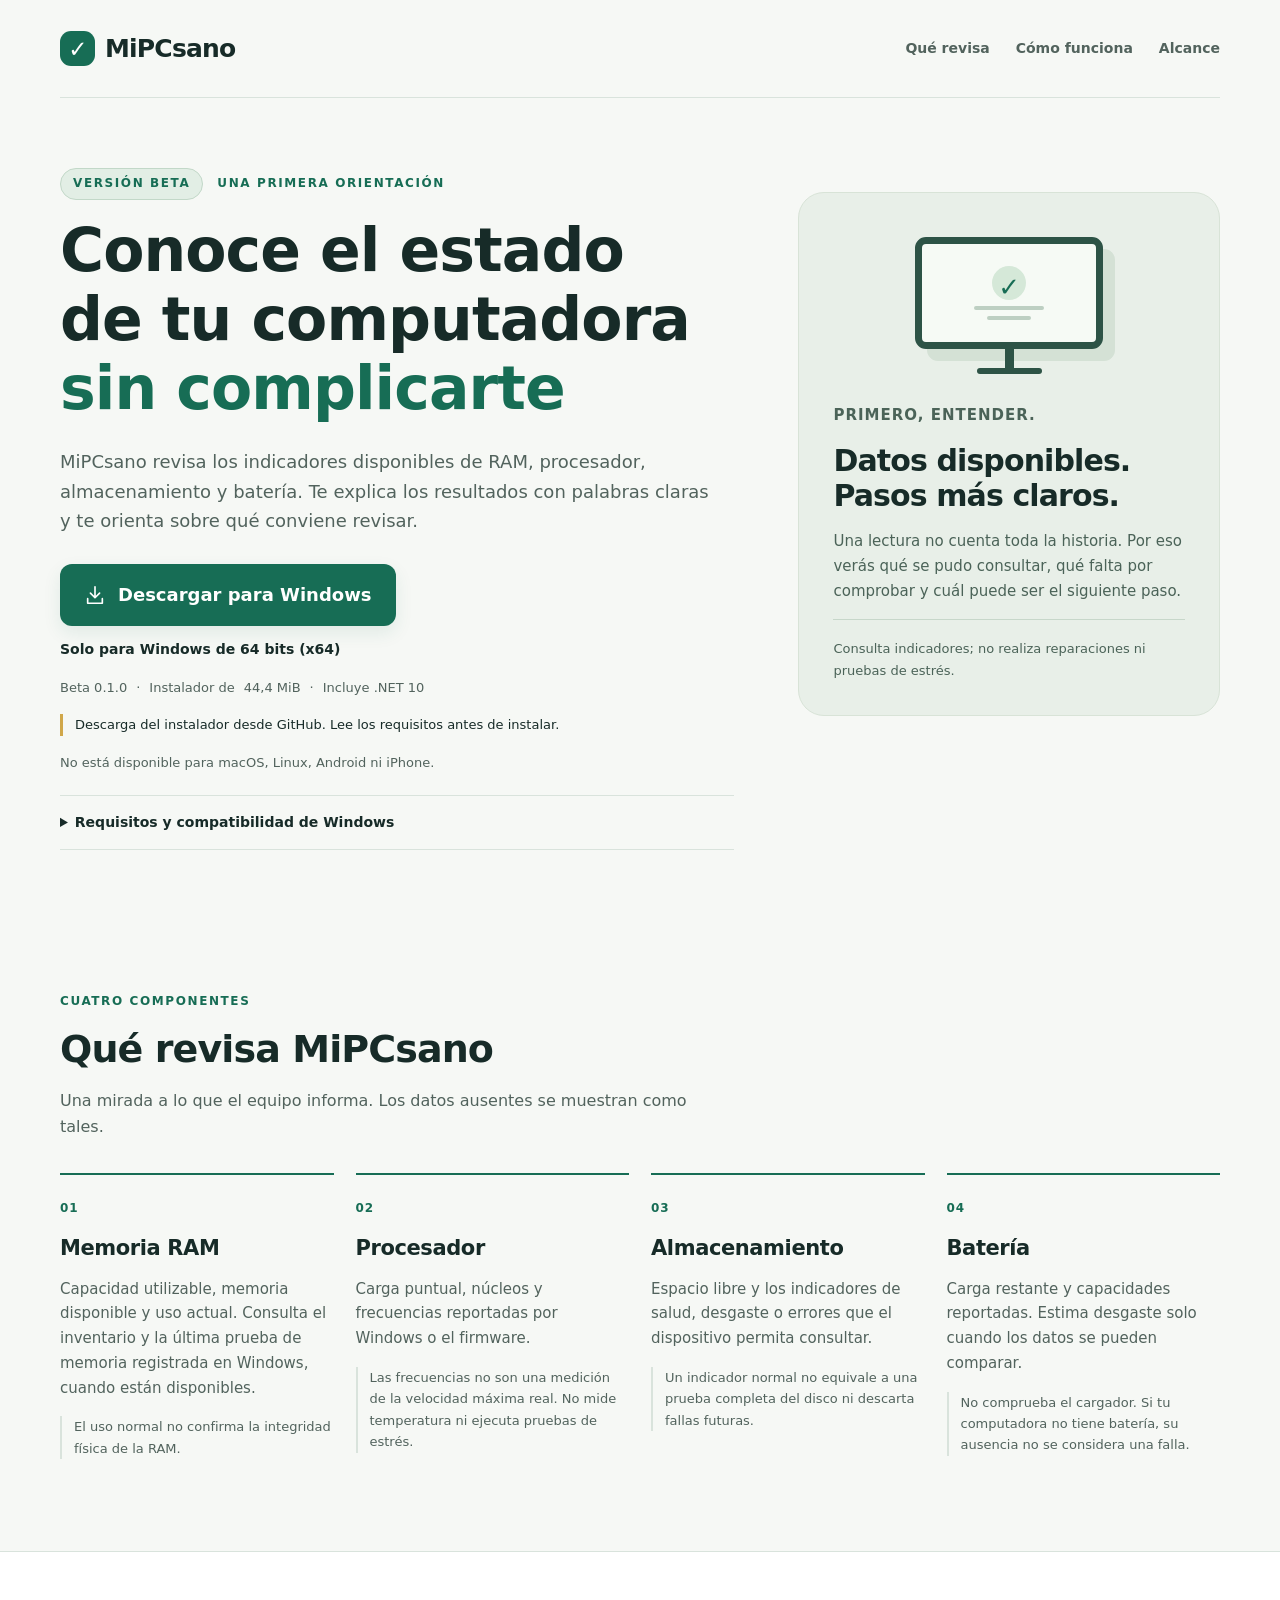
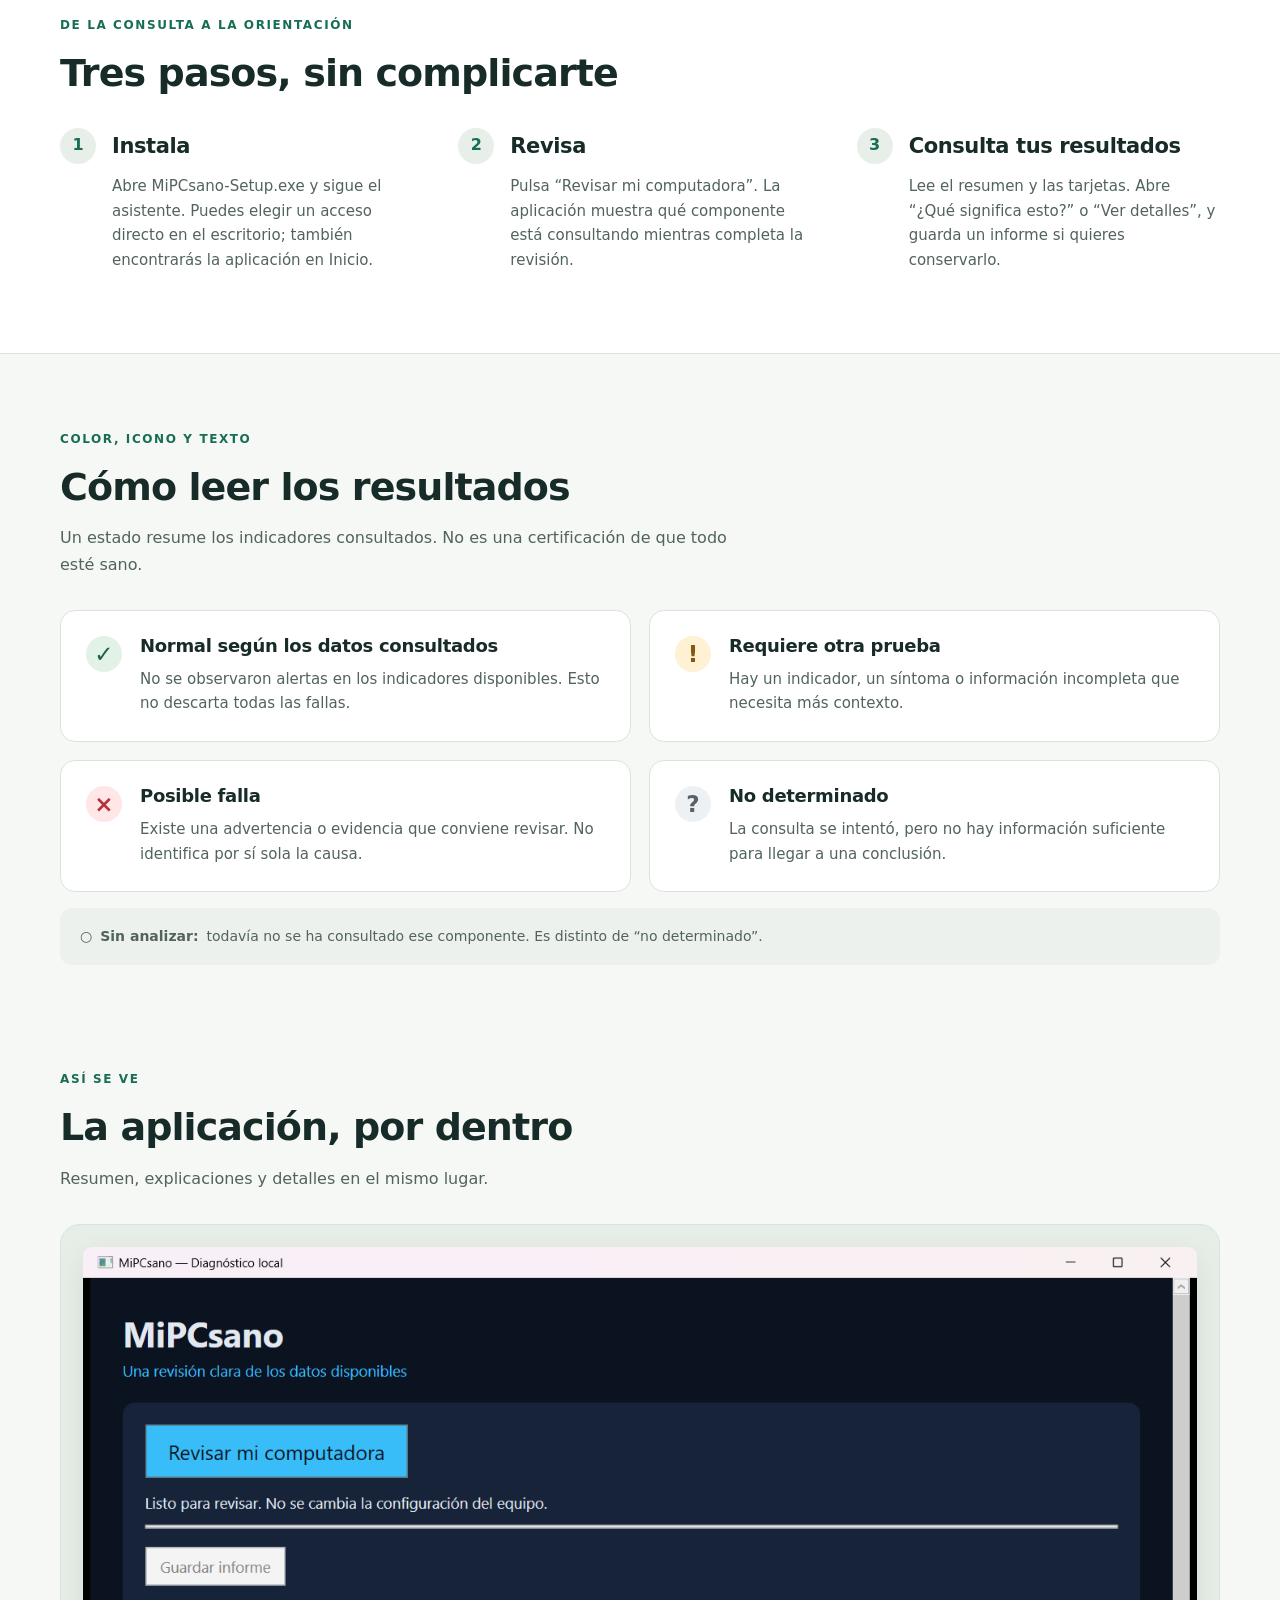
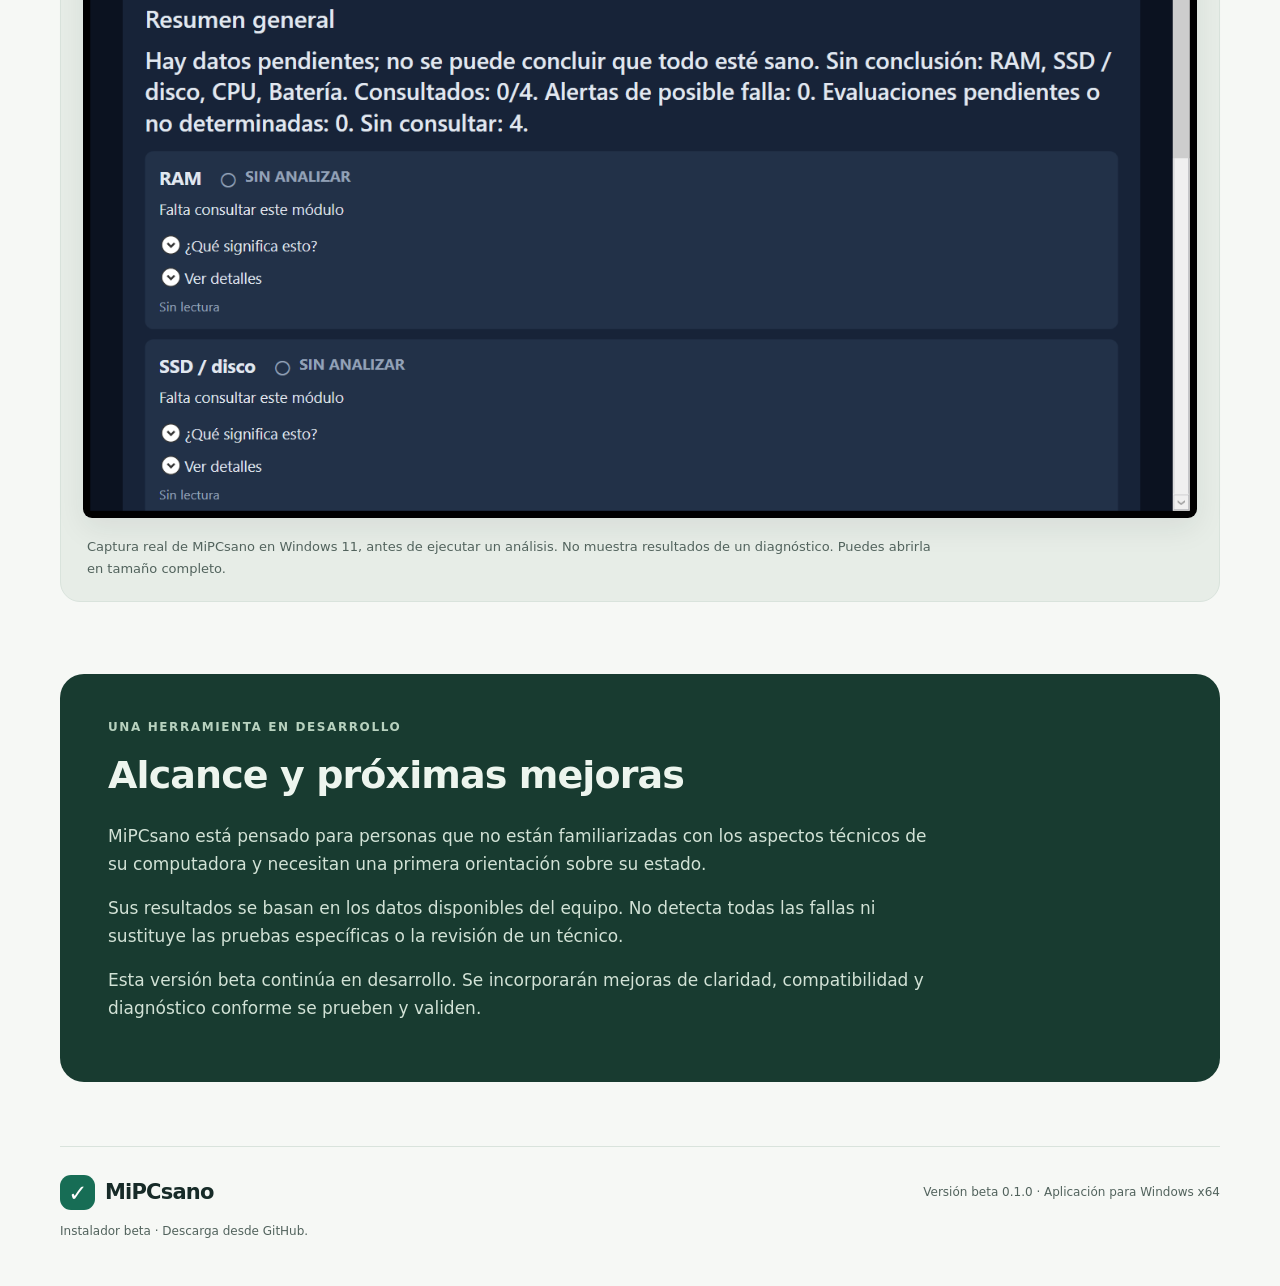
==== index.html @ 2fa2005d "Agregar página de MiPCsano." ====
﻿<!doctype html>
<html lang="es">
<head>
<meta charset="utf-8">
<meta name="viewport" content="width=device-width, initial-scale=1">
<meta name="description" content="MiPCsano: una primera orientación sobre los indicadores de RAM, procesador, almacenamiento y batería de tu computadora Windows x64. Versión beta.">
<meta name="theme-color" content="#f6f8f5">
<title>MiPCsano · Conoce el estado de tu computadora</title>
<link rel="stylesheet" href="assets/styles.css">
<script src="assets/download-config.js" defer></script>
<script src="assets/page.js" defer></script>
</head>
<body>
<a class="skip-link" href="#contenido">Saltar al contenido</a>
<header class="header shell">
<a class="brand" href="#inicio" aria-label="MiPCsano, inicio"><span class="brand-mark" aria-hidden="true">✓</span>MiPCsano</a>
<nav aria-label="Navegación principal"><a href="#que-revisa">Qué revisa</a><a href="#como-funciona">Cómo funciona</a><a href="#alcance">Alcance</a></nav>
</header>
<main id="contenido">
<section class="hero shell" id="inicio">
<div class="hero-content">
<p class="eyebrow"><span class="beta">Versión beta</span><span>Una primera orientación</span></p>
<h1>Conoce el estado de tu computadora <span>sin complicarte</span></h1>
<p class="intro">MiPCsano revisa los indicadores disponibles de RAM, procesador, almacenamiento y batería. Te explica los resultados con palabras claras y te orienta sobre qué conviene revisar.</p>
<div class="download-area">
<a class="download-button" id="download-button" href="https://github.com/etrinidaddd/mipcsano/releases/download/v0.1.0-beta/MiPCsano-Setup.exe" download="MiPCsano-Setup.exe"><svg viewBox="0 0 24 24" width="22" height="22" aria-hidden="true"><path d="M12 3v12m-5-5 5 5 5-5M4 16v5h16v-5" fill="none" stroke="currentColor" stroke-width="1.8" stroke-linecap="round" stroke-linejoin="round"/></svg>Descargar para Windows</a>
<p class="platform"><strong>Solo para Windows de 64 bits (x64)</strong></p>
</div>
<p class="download-meta">Beta 0.1.0 <span aria-hidden="true">·</span> Instalador de <span id="download-size">44,4 MiB</span> <span aria-hidden="true">·</span> Incluye .NET 10</p>
<p class="availability" id="download-status" role="status">Descarga del instalador desde GitHub. Lee los requisitos antes de instalar.</p>
<p class="excluded">No está disponible para macOS, Linux, Android ni iPhone.</p>
<details class="requirements" id="requisitos">
<summary>Requisitos y compatibilidad de Windows</summary>
<div>
<p><strong>Windows 11 x64:</strong> 24H2, 25H2 y 26H1; 23H2 únicamente en Enterprise/Education, mientras mantenga soporte.</p>
<p><strong>Windows 10 x64:</strong> solo las ediciones LTSC/Enterprise compatibles con .NET 10 (21H2, 1809 y 1607), según su ciclo de soporte. No se anuncia compatibilidad general con Windows 10 Home/Pro.</p>
<p>Estas versiones corresponden a la plataforma .NET 10. <strong>MiPCsano se ha probado en Windows 11 25H2 x64;</strong> las demás versiones y ediciones requieren validación de esta beta.</p>
<p>Necesita PowerShell de Windows y los proveedores de información del sistema disponibles. Algunas lecturas dependen del firmware, los controladores y los permisos. No necesitas instalar .NET ni el SDK por separado.</p>
<a href="https://learn.microsoft.com/en-us/dotnet/core/install/windows#supported-versions" target="_blank" rel="noopener noreferrer">Consultar las versiones admitidas por Microsoft</a>
<p class="small">Compatibilidad de la plataforma consultada el 9 de octubre de 2026.</p>
</div>
</details>
</div>
<aside class="hero-note" aria-label="Lo que puedes esperar">
<div class="note-art" aria-hidden="true"><div class="monitor"><div class="monitor-screen"><span class="pulse">✓</span><span class="screen-line"></span><span class="screen-line short"></span></div><div class="monitor-stand"></div></div></div>
<p class="note-label">Primero, entender.</p>
<h2>Datos disponibles.<br>Pasos más claros.</h2>
<p>Una lectura no cuenta toda la historia. Por eso verás qué se pudo consultar, qué falta por comprobar y cuál puede ser el siguiente paso.</p>
<p class="note-foot">Consulta indicadores; no realiza reparaciones ni pruebas de estrés.</p>
</aside>
</section>

<section class="section shell" id="que-revisa">
<div class="section-heading"><p class="eyebrow">Cuatro componentes</p><h2>Qué revisa MiPCsano</h2><p>Una mirada a lo que el equipo informa. Los datos ausentes se muestran como tales.</p></div>
<div class="component-grid">
<article class="component"><span class="component-number">01</span><h3>Memoria RAM</h3><p>Capacidad utilizable, memoria disponible y uso actual. Consulta el inventario y la última prueba de memoria registrada en Windows, cuando están disponibles.</p><p class="limit">El uso normal no confirma la integridad física de la RAM.</p></article>
<article class="component"><span class="component-number">02</span><h3>Procesador</h3><p>Carga puntual, núcleos y frecuencias reportadas por Windows o el firmware.</p><p class="limit">Las frecuencias no son una medición de la velocidad máxima real. No mide temperatura ni ejecuta pruebas de estrés.</p></article>
<article class="component"><span class="component-number">03</span><h3>Almacenamiento</h3><p>Espacio libre y los indicadores de salud, desgaste o errores que el dispositivo permita consultar.</p><p class="limit">Un indicador normal no equivale a una prueba completa del disco ni descarta fallas futuras.</p></article>
<article class="component"><span class="component-number">04</span><h3>Batería</h3><p>Carga restante y capacidades reportadas. Estima desgaste solo cuando los datos se pueden comparar.</p><p class="limit">No comprueba el cargador. Si tu computadora no tiene batería, su ausencia no se considera una falla.</p></article>
</div>
</section>

<section class="how-section" id="como-funciona"><div class="shell section">
<div class="section-heading"><p class="eyebrow">De la consulta a la orientación</p><h2>Tres pasos, sin complicarte</h2></div>
<ol class="steps">
<li><span class="step-number" aria-hidden="true">1</span><div><h3>Instala</h3><p>Abre MiPCsano-Setup.exe y sigue el asistente. Puedes elegir un acceso directo en el escritorio; también encontrarás la aplicación en Inicio.</p></div></li>
<li><span class="step-number" aria-hidden="true">2</span><div><h3>Revisa</h3><p>Pulsa “Revisar mi computadora”. La aplicación muestra qué componente está consultando mientras completa la revisión.</p></div></li>
<li><span class="step-number" aria-hidden="true">3</span><div><h3>Consulta tus resultados</h3><p>Lee el resumen y las tarjetas. Abre “¿Qué significa esto?” o “Ver detalles”, y guarda un informe si quieres conservarlo.</p></div></li>
</ol></div></section>

<section class="section shell" id="estados">
<div class="section-heading"><p class="eyebrow">Color, icono y texto</p><h2>Cómo leer los resultados</h2><p>Un estado resume los indicadores consultados. No es una certificación de que todo esté sano.</p></div>
<div class="states-grid">
<article class="state"><span class="state-icon normal" aria-hidden="true">✓</span><div><h3>Normal según los datos consultados</h3><p>No se observaron alertas en los indicadores disponibles. Esto no descarta todas las fallas.</p></div></article>
<article class="state"><span class="state-icon caution" aria-hidden="true">!</span><div><h3>Requiere otra prueba</h3><p>Hay un indicador, un síntoma o información incompleta que necesita más contexto.</p></div></article>
<article class="state"><span class="state-icon fault" aria-hidden="true">×</span><div><h3>Posible falla</h3><p>Existe una advertencia o evidencia que conviene revisar. No identifica por sí sola la causa.</p></div></article>
<article class="state"><span class="state-icon unknown" aria-hidden="true">?</span><div><h3>No determinado</h3><p>La consulta se intentó, pero no hay información suficiente para llegar a una conclusión.</p></div></article>
</div>
<p class="unanalysed"><span aria-hidden="true">○</span><strong>Sin analizar:</strong> todavía no se ha consultado ese componente. Es distinto de “no determinado”.</p>
</section>

<section class="section shell screenshot-section" id="aplicacion">
<div class="section-heading"><p class="eyebrow">Así se ve</p><h2>La aplicación, por dentro</h2><p>Resumen, explicaciones y detalles en el mismo lugar.</p></div>
<figure><a href="assets/mipcsano-captura.png" target="_blank" rel="noopener" aria-label="Abrir la captura real en tamaño completo"><img src="assets/mipcsano-captura.png" alt="Captura real de MiPCsano al abrirse, con el botón Revisar mi computadora, el resumen general y los componentes sin analizar." width="1375" height="1075" loading="lazy"></a><figcaption>Captura real de MiPCsano en Windows 11, antes de ejecutar un análisis. No muestra resultados de un diagnóstico. Puedes abrirla en tamaño completo.</figcaption></figure>
</section>

<section class="scope shell" id="alcance">
<p class="eyebrow">Una herramienta en desarrollo</p><h2>Alcance y próximas mejoras</h2>
<p>MiPCsano está pensado para personas que no están familiarizadas con los aspectos técnicos de su computadora y necesitan una primera orientación sobre su estado.</p>
<p>Sus resultados se basan en los datos disponibles del equipo. No detecta todas las fallas ni sustituye las pruebas específicas o la revisión de un técnico.</p>
<p>Esta versión beta continúa en desarrollo. Se incorporarán mejoras de claridad, compatibilidad y diagnóstico conforme se prueben y validen.</p>
</section>
</main>
<footer class="footer shell"><a class="brand" href="#inicio"><span class="brand-mark" aria-hidden="true">✓</span>MiPCsano</a><p>Versión beta 0.1.0 · Aplicación para Windows x64</p><p id="publication-status">Instalador beta · Descarga desde GitHub.</p></footer>
</body>
</html>
---- assets/styles.css ----
﻿:root{--ink:#172b28;--muted:#52635d;--green:#176d55;--line:#d9e3dc;--paper:#f6f8f5;--white:#fff;font-family:"Segoe UI",system-ui,-apple-system,sans-serif;color:var(--ink);background:var(--paper);font-synthesis:none}
*{box-sizing:border-box}html{scroll-behavior:smooth;scroll-padding-top:24px}body{margin:0;line-height:1.65}a{color:var(--green);text-underline-offset:4px}a:hover{text-decoration-thickness:2px}a:focus-visible,summary:focus-visible{outline:3px solid #ce8521;outline-offset:5px;border-radius:4px}svg{flex-shrink:0}.shell{width:min(1160px,calc(100% - 64px));margin-inline:auto}.skip-link{position:fixed;top:8px;left:8px;transform:translateY(-180%);z-index:10;background:var(--white);padding:12px}.skip-link:focus{transform:none}.header{display:flex;align-items:center;justify-content:space-between;padding-block:28px;gap:24px;border-bottom:1px solid var(--line)}.brand{display:inline-flex;align-items:center;gap:10px;text-decoration:none;font-size:25px;font-weight:750;letter-spacing:-.8px;color:var(--ink);white-space:nowrap}.brand-mark{display:grid;place-items:center;width:35px;height:35px;background:var(--green);border-radius:11px;color:white;font-size:23px}.header nav{display:flex;flex-wrap:wrap;gap:26px}.header nav a{text-decoration:none;color:var(--muted);font-size:14px;font-weight:600}.hero{display:grid;grid-template-columns:minmax(0,1.6fr) minmax(0,1fr);gap:64px;align-items:start;padding-block:70px 78px}.eyebrow{text-transform:uppercase;font-size:12px;letter-spacing:1.6px;font-weight:750;color:var(--green);margin:0 0 16px}.hero .eyebrow{display:flex;align-items:center;gap:14px;flex-wrap:wrap}.beta{background:#e2eee5;border:1px solid #c2d8c8;border-radius:100px;padding:5px 12px;white-space:nowrap}h1,h2,h3{line-height:1.15;margin:0;font-weight:720;letter-spacing:-.9px}h1{font-size:clamp(36px,4.7vw,60px);max-width:720px;text-wrap:balance}h1 span{color:var(--green)}h2{font-size:clamp(28px,3vw,38px);text-wrap:balance}h3{font-size:21px;letter-spacing:-.4px}p{margin:16px 0}.intro{font-size:18px;color:var(--muted);max-width:650px;margin:24px 0 28px}.download-area{display:flex;flex-direction:column;align-items:flex-start;gap:12px}.download-button{display:inline-flex;justify-content:center;align-items:center;gap:12px;background:var(--green);color:white;border-radius:12px;text-decoration:none;font-weight:700;font-size:18px;min-height:58px;padding:16px 24px;box-shadow:0 7px 18px #176d5518}.download-button:hover{background:#12583f}.download-button[aria-disabled=true]{background:#55736a;cursor:not-allowed;box-shadow:none}.platform{font-size:14px;margin:0}.download-meta{font-size:13px;color:var(--muted);display:flex;gap:9px;flex-wrap:wrap}.availability{font-size:13px;border-left:3px solid #d0a74a;padding-left:12px;max-width:520px}.excluded{font-size:13px;color:var(--muted)}.requirements{margin-top:22px;padding:15px 0;border-top:1px solid var(--line);border-bottom:1px solid var(--line);font-size:14px}.requirements summary{cursor:pointer;font-weight:650}.requirements div{padding-top:4px}.requirements p{margin:12px 0}.requirements a{display:inline-block}.small{font-size:12px;color:var(--muted)}.hero-note{background:#e8efe8;border:1px solid #d8e3d7;border-radius:26px;padding:34px;margin-top:24px;position:relative;overflow:hidden}.note-art{height:152px;display:flex;align-items:center;justify-content:center}.monitor{width:188px}.monitor-screen{height:112px;background:#f6faf5;border:7px solid #2d5346;border-radius:11px;box-shadow:12px 12px 0 #d4e1d5;display:flex;align-items:center;justify-content:center;flex-direction:column;gap:6px}.pulse{width:34px;height:34px;border-radius:100%;background:#d5e8d8;display:grid;place-items:center;color:var(--green);font-size:26px}.screen-line{width:70px;height:4px;background:#bdcfc2;border-radius:4px}.screen-line.short{width:44px}.monitor-stand{height:20px;width:9px;background:#2d5346;margin:0 auto;position:relative}.monitor-stand:after{content:"";position:absolute;bottom:-5px;left:-28px;width:65px;height:6px;border-radius:4px;background:#2d5346}.note-label{font-size:12px;color:var(--green);font-weight:750;text-transform:uppercase;letter-spacing:1px;margin-top:24px}.hero-note h2{font-size:30px}.hero-note p{font-size:15px;color:#4b6358}.note-foot{border-top:1px solid #c7d7ca;padding-top:18px;margin-bottom:0;font-size:13px!important}.section{padding-block:64px}.section-heading{max-width:670px;margin-bottom:32px}.section-heading p:not(.eyebrow){color:var(--muted);margin-bottom:0}.component-grid{display:grid;grid-template-columns:repeat(4,minmax(0,1fr));gap:22px}.component{border-top:2px solid var(--green);padding:24px 0 0}.component-number{font-size:12px;color:var(--green);font-weight:700;letter-spacing:1px;display:block;margin-bottom:18px}.component p{font-size:15px;color:var(--muted)}.component .limit{font-size:13px;border-left:2px solid var(--line);padding-left:12px}.how-section{background:#fff;border-block:1px solid var(--line);margin-block:12px}.steps{list-style:none;padding:0;display:grid;grid-template-columns:repeat(3,minmax(0,1fr));gap:35px;counter-reset:steps;margin:0}.steps li{display:flex;gap:16px}.step-number{display:grid;place-items:center;flex:0 0 36px;height:36px;background:#e8efe8;border-radius:100%;color:var(--green);font-weight:750}.steps h3{padding-top:6px}.steps p{font-size:15px;color:var(--muted)}.states-grid{display:grid;grid-template-columns:repeat(2,minmax(0,1fr));gap:18px}.state{display:flex;gap:18px;background:white;border:1px solid var(--line);border-radius:15px;padding:25px}.state h3{font-size:18px;letter-spacing:-.3px}.state p{color:var(--muted);font-size:15px;margin:10px 0 0}.state-icon{width:36px;height:36px;flex-shrink:0;border-radius:100%;display:grid;place-items:center;font-weight:750;font-size:23px}.normal{color:#176642;background:#e3f2e7}.caution{color:#815712;background:#fff1d3}.fault{color:#b63139;background:#ffe7e8}.unknown{color:#57626b;background:#eef1f3}.unanalysed{display:flex;align-items:baseline;gap:8px;flex-wrap:wrap;color:var(--muted);font-size:14px;background:#edf1ed;border-radius:12px;padding:17px 20px}.screenshot-section{padding-top:25px}.screenshot-section figure{margin:0;max-width:100%;background:#e7ede7;border:1px solid var(--line);border-radius:20px;padding:22px}.screenshot-section img{display:block;width:100%;height:auto;border-radius:9px;box-shadow:0 10px 30px #172b2814}.screenshot-section figcaption{margin:18px 4px 0;color:var(--muted);font-size:13px;max-width:850px}.scope{background:#183b30;color:#edf5ee;padding:44px 48px;border-radius:24px;margin-block:8px 64px}.scope .eyebrow{color:#b8d2bf}.scope p:not(.eyebrow){max-width:840px;color:#d2e2d6;font-size:17px}.scope h2{margin-bottom:24px}.footer{display:flex;flex-wrap:wrap;justify-content:space-between;align-items:center;gap:8px 28px;border-top:1px solid var(--line);padding-block:28px 40px}.footer .brand{font-size:21px}.footer p{font-size:12px;color:var(--muted);margin:4px 0}.footer p:last-child{width:100%}
@media(max-width:1000px){.hero{gap:32px}.hero-note{padding:26px}.component-grid{grid-template-columns:repeat(2,minmax(0,1fr));gap:24px 35px}.steps{gap:20px}.steps li{flex-direction:column}.hero-note h2{font-size:27px}}
@media(max-width:720px){.shell{width:calc(100% - 36px)}.header{padding-block:20px;align-items:flex-start;gap:16px;flex-wrap:wrap}.header nav{gap:18px}.hero{grid-template-columns:1fr;padding-block:42px 32px;gap:20px}.hero-note{margin-top:0;display:none}h1{font-size:clamp(35px,8vw,48px)}.intro{font-size:17px}.download-button{width:100%;padding-inline:15px}.download-area{align-items:stretch}.platform{font-size:13px}.download-meta{font-size:12px}.section{padding-block:42px}.component-grid{gap:25px}.states-grid,.steps{grid-template-columns:1fr}.steps{gap:18px}.steps li{flex-direction:row}.state{padding:20px}.screenshot-section{padding-top:14px}.screenshot-section figure{padding:10px;border-radius:13px}.scope{padding:29px 24px;margin-bottom:42px;border-radius:18px}.scope p:not(.eyebrow){font-size:16px}.footer{align-items:flex-start;flex-direction:column}.footer p:last-child{width:auto}}
@media(max-width:420px){.component-grid{grid-template-columns:1fr}.eyebrow{font-size:11px}.hero .eyebrow{gap:9px}.header nav a{font-size:13px}.state h3{font-size:17px}}
@media(prefers-reduced-motion:reduce){html{scroll-behavior:auto}}
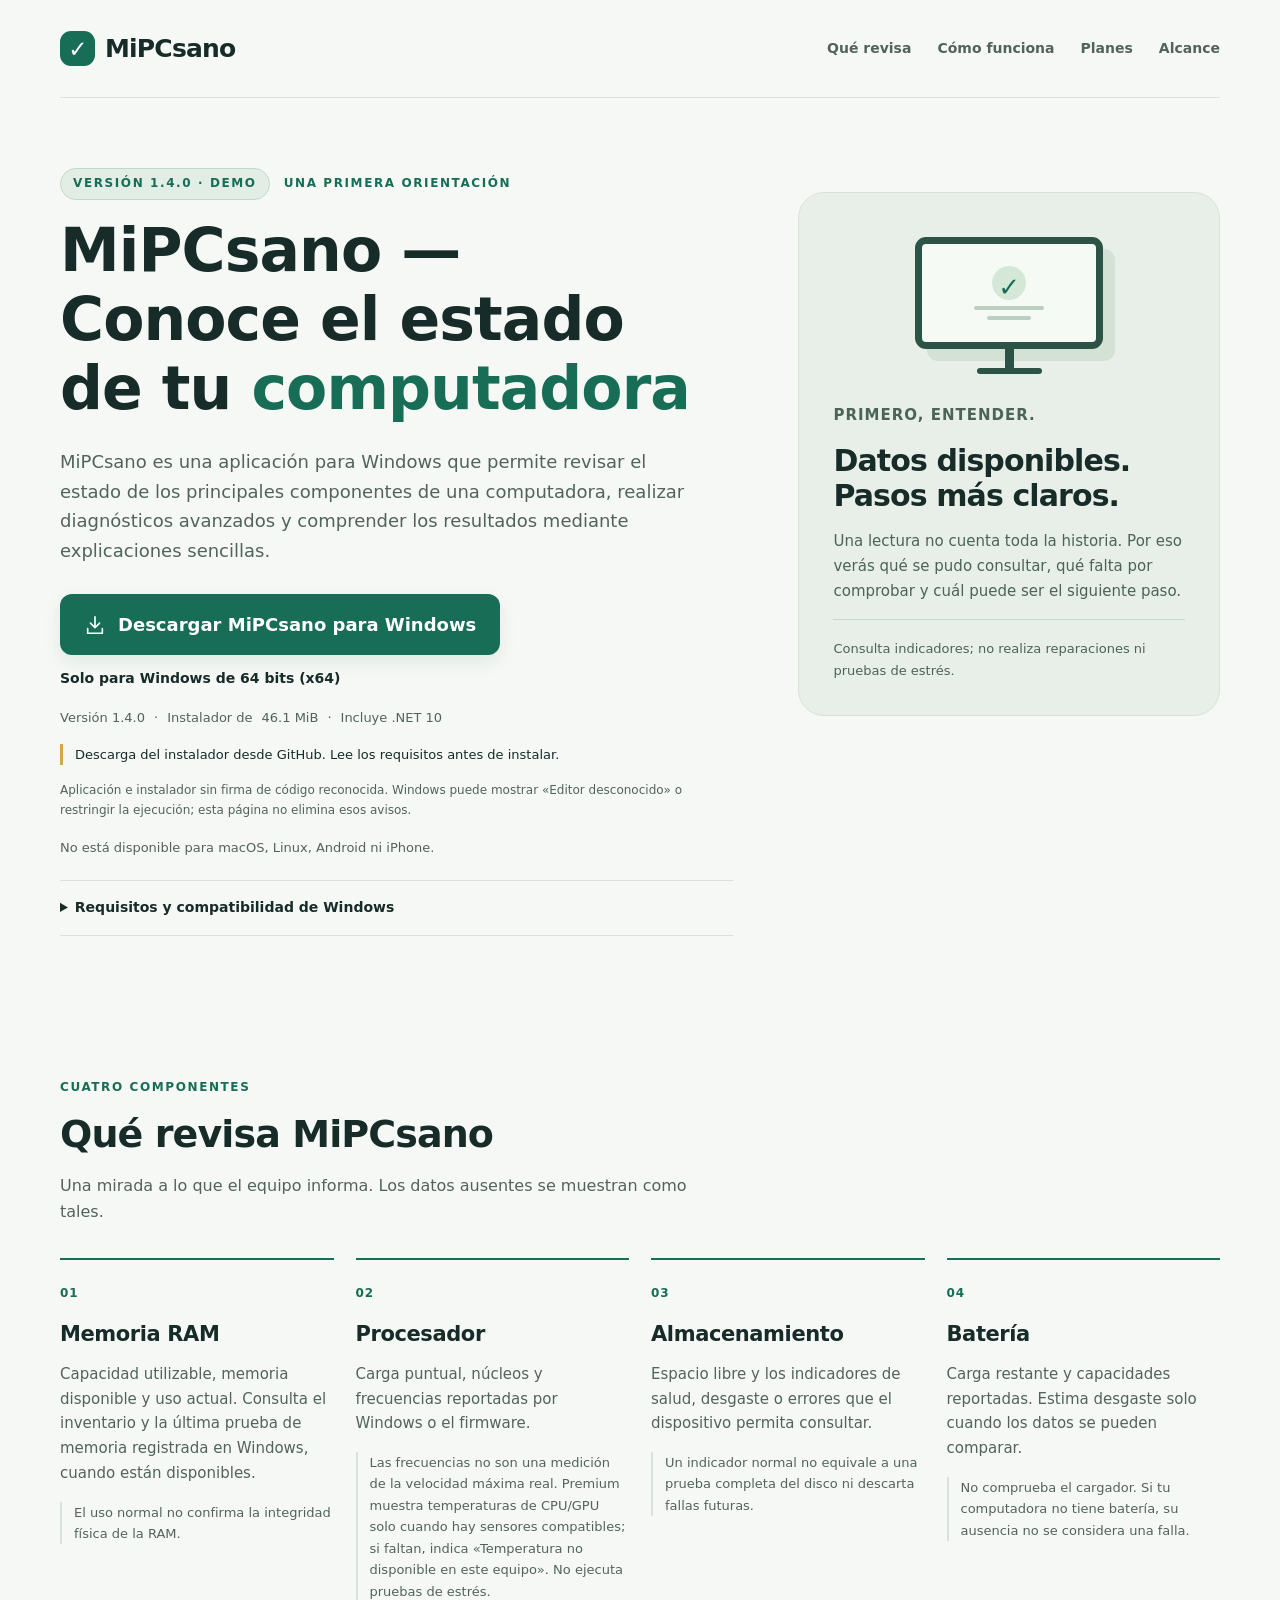
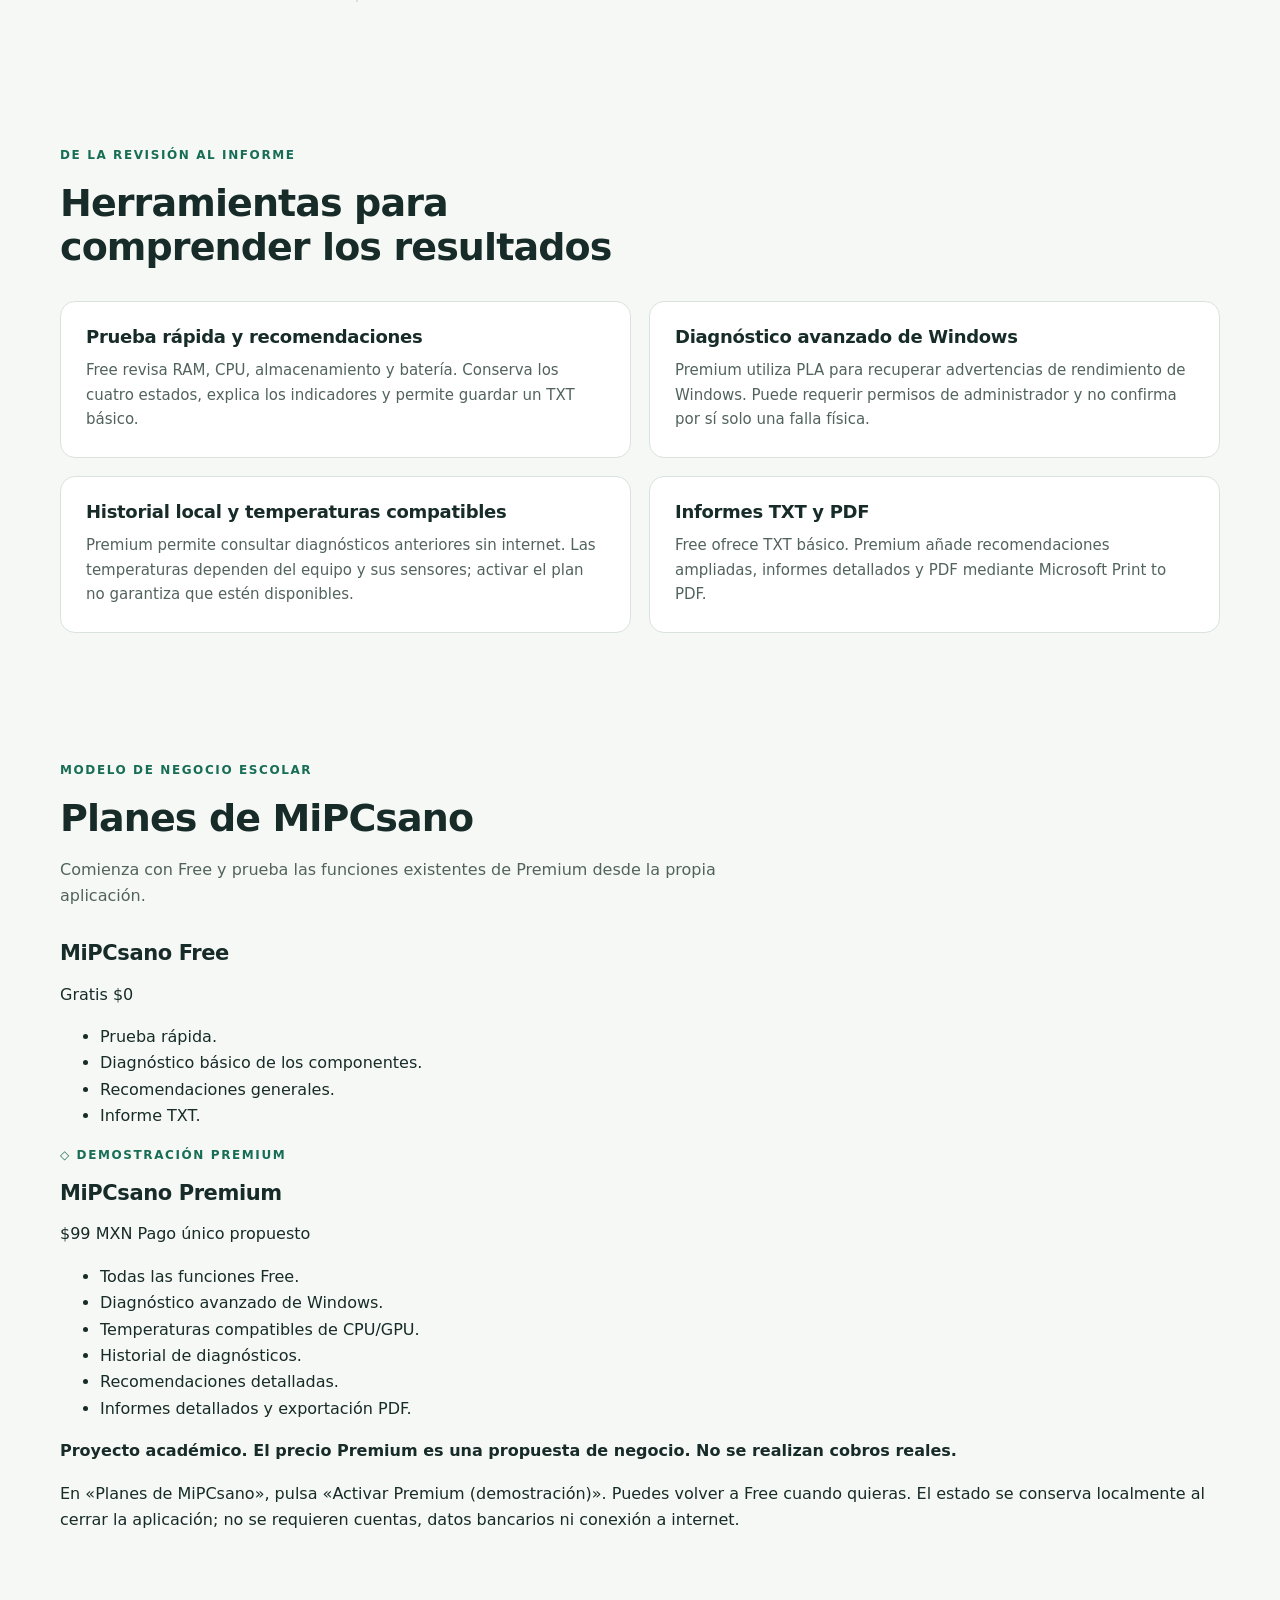
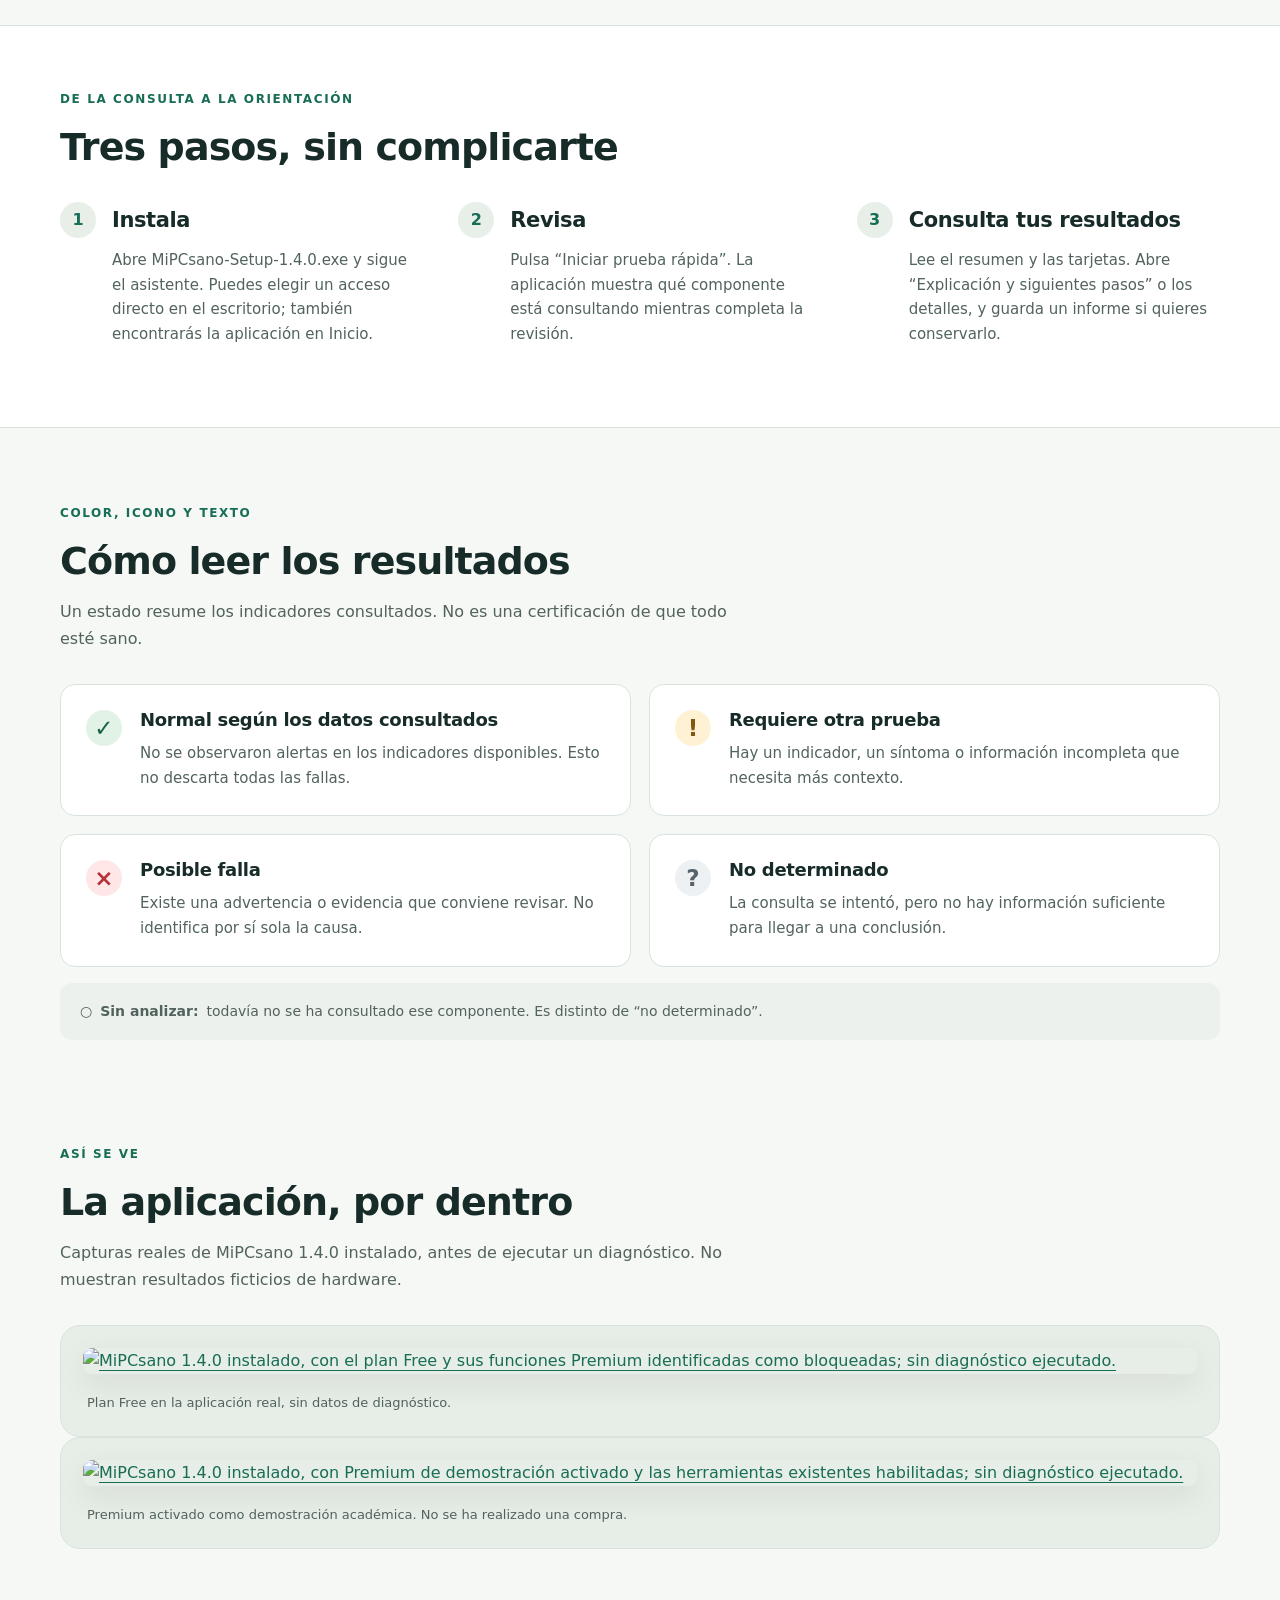
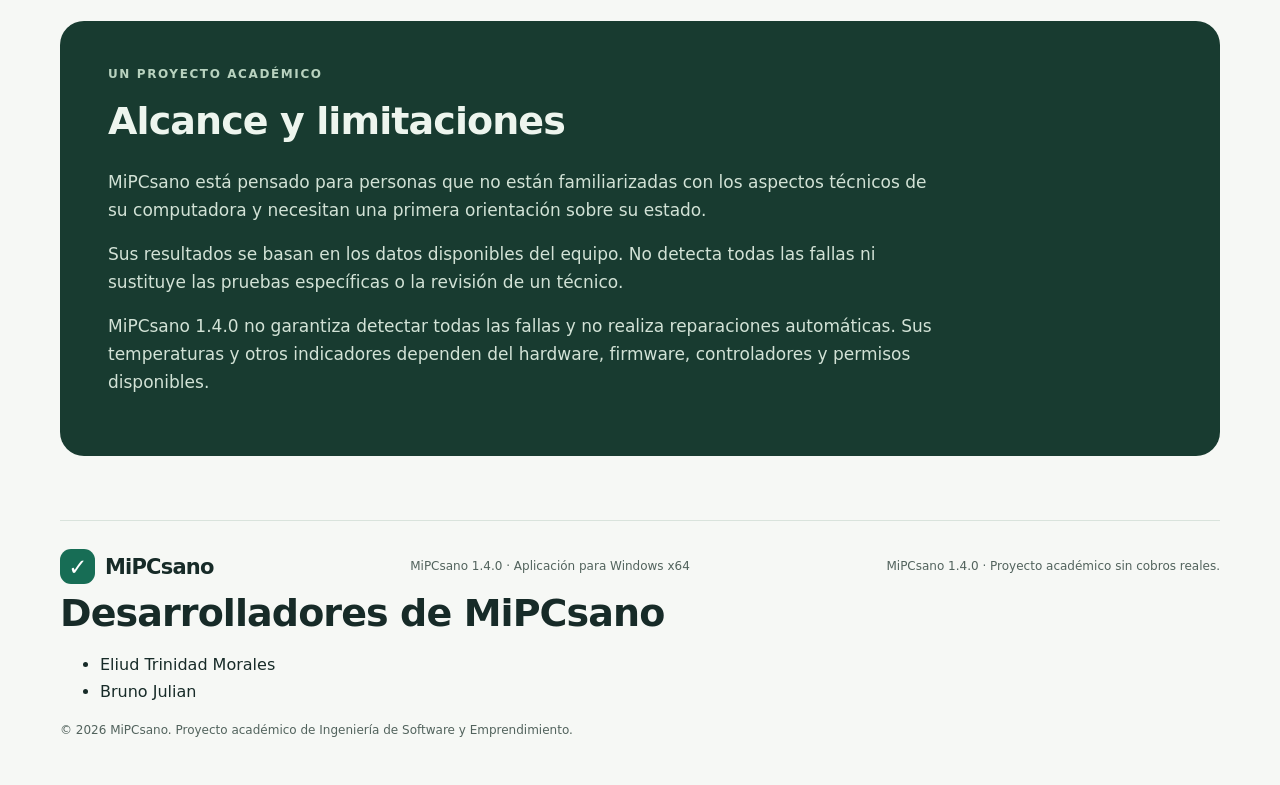
==== commit c981920b: "Actualizar página MiPCsano 1.4.0" ====
--- a/index.html
+++ b/index.html
@@ -1,100 +1,117 @@
-﻿<!doctype html>
-<html lang="es">
-<head>
-<meta charset="utf-8">
-<meta name="viewport" content="width=device-width, initial-scale=1">
-<meta name="description" content="MiPCsano: una primera orientación sobre los indicadores de RAM, procesador, almacenamiento y batería de tu computadora Windows x64. Versión beta.">
-<meta name="theme-color" content="#f6f8f5">
-<title>MiPCsano · Conoce el estado de tu computadora</title>
-<link rel="stylesheet" href="assets/styles.css">
-<script src="assets/download-config.js" defer></script>
-<script src="assets/page.js" defer></script>
-</head>
-<body>
-<a class="skip-link" href="#contenido">Saltar al contenido</a>
-<header class="header shell">
-<a class="brand" href="#inicio" aria-label="MiPCsano, inicio"><span class="brand-mark" aria-hidden="true">✓</span>MiPCsano</a>
-<nav aria-label="Navegación principal"><a href="#que-revisa">Qué revisa</a><a href="#como-funciona">Cómo funciona</a><a href="#alcance">Alcance</a></nav>
-</header>
-<main id="contenido">
-<section class="hero shell" id="inicio">
-<div class="hero-content">
-<p class="eyebrow"><span class="beta">Versión beta</span><span>Una primera orientación</span></p>
-<h1>Conoce el estado de tu computadora <span>sin complicarte</span></h1>
-<p class="intro">MiPCsano revisa los indicadores disponibles de RAM, procesador, almacenamiento y batería. Te explica los resultados con palabras claras y te orienta sobre qué conviene revisar.</p>
-<div class="download-area">
-<a class="download-button" id="download-button" href="https://github.com/etrinidaddd/mipcsano/releases/download/v0.1.0-beta/MiPCsano-Setup.exe" download="MiPCsano-Setup.exe"><svg viewBox="0 0 24 24" width="22" height="22" aria-hidden="true"><path d="M12 3v12m-5-5 5 5 5-5M4 16v5h16v-5" fill="none" stroke="currentColor" stroke-width="1.8" stroke-linecap="round" stroke-linejoin="round"/></svg>Descargar para Windows</a>
-<p class="platform"><strong>Solo para Windows de 64 bits (x64)</strong></p>
-</div>
-<p class="download-meta">Beta 0.1.0 <span aria-hidden="true">·</span> Instalador de <span id="download-size">44,4 MiB</span> <span aria-hidden="true">·</span> Incluye .NET 10</p>
-<p class="availability" id="download-status" role="status">Descarga del instalador desde GitHub. Lee los requisitos antes de instalar.</p>
-<p class="excluded">No está disponible para macOS, Linux, Android ni iPhone.</p>
-<details class="requirements" id="requisitos">
-<summary>Requisitos y compatibilidad de Windows</summary>
-<div>
-<p><strong>Windows 11 x64:</strong> 24H2, 25H2 y 26H1; 23H2 únicamente en Enterprise/Education, mientras mantenga soporte.</p>
-<p><strong>Windows 10 x64:</strong> solo las ediciones LTSC/Enterprise compatibles con .NET 10 (21H2, 1809 y 1607), según su ciclo de soporte. No se anuncia compatibilidad general con Windows 10 Home/Pro.</p>
-<p>Estas versiones corresponden a la plataforma .NET 10. <strong>MiPCsano se ha probado en Windows 11 25H2 x64;</strong> las demás versiones y ediciones requieren validación de esta beta.</p>
-<p>Necesita PowerShell de Windows y los proveedores de información del sistema disponibles. Algunas lecturas dependen del firmware, los controladores y los permisos. No necesitas instalar .NET ni el SDK por separado.</p>
-<a href="https://learn.microsoft.com/en-us/dotnet/core/install/windows#supported-versions" target="_blank" rel="noopener noreferrer">Consultar las versiones admitidas por Microsoft</a>
-<p class="small">Compatibilidad de la plataforma consultada el 9 de octubre de 2026.</p>
-</div>
-</details>
-</div>
-<aside class="hero-note" aria-label="Lo que puedes esperar">
-<div class="note-art" aria-hidden="true"><div class="monitor"><div class="monitor-screen"><span class="pulse">✓</span><span class="screen-line"></span><span class="screen-line short"></span></div><div class="monitor-stand"></div></div></div>
-<p class="note-label">Primero, entender.</p>
-<h2>Datos disponibles.<br>Pasos más claros.</h2>
-<p>Una lectura no cuenta toda la historia. Por eso verás qué se pudo consultar, qué falta por comprobar y cuál puede ser el siguiente paso.</p>
-<p class="note-foot">Consulta indicadores; no realiza reparaciones ni pruebas de estrés.</p>
-</aside>
-</section>
-
-<section class="section shell" id="que-revisa">
-<div class="section-heading"><p class="eyebrow">Cuatro componentes</p><h2>Qué revisa MiPCsano</h2><p>Una mirada a lo que el equipo informa. Los datos ausentes se muestran como tales.</p></div>
-<div class="component-grid">
-<article class="component"><span class="component-number">01</span><h3>Memoria RAM</h3><p>Capacidad utilizable, memoria disponible y uso actual. Consulta el inventario y la última prueba de memoria registrada en Windows, cuando están disponibles.</p><p class="limit">El uso normal no confirma la integridad física de la RAM.</p></article>
-<article class="component"><span class="component-number">02</span><h3>Procesador</h3><p>Carga puntual, núcleos y frecuencias reportadas por Windows o el firmware.</p><p class="limit">Las frecuencias no son una medición de la velocidad máxima real. No mide temperatura ni ejecuta pruebas de estrés.</p></article>
-<article class="component"><span class="component-number">03</span><h3>Almacenamiento</h3><p>Espacio libre y los indicadores de salud, desgaste o errores que el dispositivo permita consultar.</p><p class="limit">Un indicador normal no equivale a una prueba completa del disco ni descarta fallas futuras.</p></article>
-<article class="component"><span class="component-number">04</span><h3>Batería</h3><p>Carga restante y capacidades reportadas. Estima desgaste solo cuando los datos se pueden comparar.</p><p class="limit">No comprueba el cargador. Si tu computadora no tiene batería, su ausencia no se considera una falla.</p></article>
-</div>
-</section>
-
-<section class="how-section" id="como-funciona"><div class="shell section">
-<div class="section-heading"><p class="eyebrow">De la consulta a la orientación</p><h2>Tres pasos, sin complicarte</h2></div>
-<ol class="steps">
-<li><span class="step-number" aria-hidden="true">1</span><div><h3>Instala</h3><p>Abre MiPCsano-Setup.exe y sigue el asistente. Puedes elegir un acceso directo en el escritorio; también encontrarás la aplicación en Inicio.</p></div></li>
-<li><span class="step-number" aria-hidden="true">2</span><div><h3>Revisa</h3><p>Pulsa “Revisar mi computadora”. La aplicación muestra qué componente está consultando mientras completa la revisión.</p></div></li>
-<li><span class="step-number" aria-hidden="true">3</span><div><h3>Consulta tus resultados</h3><p>Lee el resumen y las tarjetas. Abre “¿Qué significa esto?” o “Ver detalles”, y guarda un informe si quieres conservarlo.</p></div></li>
-</ol></div></section>
-
-<section class="section shell" id="estados">
-<div class="section-heading"><p class="eyebrow">Color, icono y texto</p><h2>Cómo leer los resultados</h2><p>Un estado resume los indicadores consultados. No es una certificación de que todo esté sano.</p></div>
-<div class="states-grid">
-<article class="state"><span class="state-icon normal" aria-hidden="true">✓</span><div><h3>Normal según los datos consultados</h3><p>No se observaron alertas en los indicadores disponibles. Esto no descarta todas las fallas.</p></div></article>
-<article class="state"><span class="state-icon caution" aria-hidden="true">!</span><div><h3>Requiere otra prueba</h3><p>Hay un indicador, un síntoma o información incompleta que necesita más contexto.</p></div></article>
-<article class="state"><span class="state-icon fault" aria-hidden="true">×</span><div><h3>Posible falla</h3><p>Existe una advertencia o evidencia que conviene revisar. No identifica por sí sola la causa.</p></div></article>
-<article class="state"><span class="state-icon unknown" aria-hidden="true">?</span><div><h3>No determinado</h3><p>La consulta se intentó, pero no hay información suficiente para llegar a una conclusión.</p></div></article>
-</div>
-<p class="unanalysed"><span aria-hidden="true">○</span><strong>Sin analizar:</strong> todavía no se ha consultado ese componente. Es distinto de “no determinado”.</p>
-</section>
-
-<section class="section shell screenshot-section" id="aplicacion">
-<div class="section-heading"><p class="eyebrow">Así se ve</p><h2>La aplicación, por dentro</h2><p>Resumen, explicaciones y detalles en el mismo lugar.</p></div>
-<figure><a href="assets/mipcsano-captura.png" target="_blank" rel="noopener" aria-label="Abrir la captura real en tamaño completo"><img src="assets/mipcsano-captura.png" alt="Captura real de MiPCsano al abrirse, con el botón Revisar mi computadora, el resumen general y los componentes sin analizar." width="1375" height="1075" loading="lazy"></a><figcaption>Captura real de MiPCsano en Windows 11, antes de ejecutar un análisis. No muestra resultados de un diagnóstico. Puedes abrirla en tamaño completo.</figcaption></figure>
-</section>
-
-<section class="scope shell" id="alcance">
-<p class="eyebrow">Una herramienta en desarrollo</p><h2>Alcance y próximas mejoras</h2>
-<p>MiPCsano está pensado para personas que no están familiarizadas con los aspectos técnicos de su computadora y necesitan una primera orientación sobre su estado.</p>
-<p>Sus resultados se basan en los datos disponibles del equipo. No detecta todas las fallas ni sustituye las pruebas específicas o la revisión de un técnico.</p>
-<p>Esta versión beta continúa en desarrollo. Se incorporarán mejoras de claridad, compatibilidad y diagnóstico conforme se prueben y validen.</p>
-</section>
-</main>
-<footer class="footer shell"><a class="brand" href="#inicio"><span class="brand-mark" aria-hidden="true">✓</span>MiPCsano</a><p>Versión beta 0.1.0 · Aplicación para Windows x64</p><p id="publication-status">Instalador beta · Descarga desde GitHub.</p></footer>
-</body>
+<!doctype html>
+<html lang="es">
+<head>
+<meta charset="utf-8">
+<meta name="viewport" content="width=device-width, initial-scale=1">
+<meta name="description" content="MiPCsano 1.4.0 para Windows x64: prueba rápida, diagnóstico avanzado, historial e informes, con planes Free y Premium de demostración académica.">
+<meta name="theme-color" content="#f6f8f5">
+<title>MiPCsano — Conoce el estado de tu computadora</title>
+<link rel="stylesheet" href="assets/styles.css">
+<script src="assets/download-config.js" defer></script>
+<script src="assets/page.js" defer></script>
+</head>
+<body>
+<a class="skip-link" href="#contenido">Saltar al contenido</a>
+<header class="header shell">
+<a class="brand" href="#inicio" aria-label="MiPCsano, inicio"><span class="brand-mark" aria-hidden="true">✓</span>MiPCsano</a>
+<nav aria-label="Navegación principal"><a href="#que-revisa">Qué revisa</a><a href="#como-funciona">Cómo funciona</a><a href="#planes">Planes</a><a href="#alcance">Alcance</a></nav>
+</header>
+<main id="contenido">
+<section class="hero shell" id="inicio">
+<div class="hero-content">
+<p class="eyebrow"><span class="beta">Versión 1.4.0 · DEMO</span><span>Una primera orientación</span></p>
+<h1>MiPCsano — Conoce el estado de tu <span>computadora</span></h1>
+<p class="intro">MiPCsano es una aplicación para Windows que permite revisar el estado de los principales componentes de una computadora, realizar diagnósticos avanzados y comprender los resultados mediante explicaciones sencillas.</p>
+<div class="download-area">
+<a class="download-button" id="download-button" href="https://github.com/etrinidaddd/mipcsano/releases/download/v1.4.0/MiPCsano-Setup-1.4.0.exe"><svg viewBox="0 0 24 24" width="22" height="22" aria-hidden="true"><path d="M12 3v12m-5-5 5 5 5-5M4 16v5h16v-5" fill="none" stroke="currentColor" stroke-width="1.8" stroke-linecap="round" stroke-linejoin="round"/></svg>Descargar MiPCsano para Windows</a>
+<p class="platform"><strong>Solo para Windows de 64 bits (x64)</strong></p>
+</div>
+<p class="download-meta">Versión 1.4.0 <span aria-hidden="true">·</span> Instalador de <span id="download-size">46.1 MiB</span> <span aria-hidden="true">·</span> Incluye .NET 10</p>
+<p class="availability" id="download-status" role="status">Instalador 1.4.0 disponible en GitHub Releases. Lee los requisitos antes de instalar.</p>
+<p class="small">Aplicación e instalador sin firma de código reconocida. Windows puede mostrar «Editor desconocido» o restringir la ejecución; esta página no elimina esos avisos.</p>
+<p class="excluded">No está disponible para macOS, Linux, Android ni iPhone.</p>
+<details class="requirements" id="requisitos">
+<summary>Requisitos y compatibilidad de Windows</summary>
+<div>
+<p><strong>Windows 11 x64:</strong> 24H2, 25H2 y 26H1; 23H2 únicamente en Enterprise/Education, mientras mantenga soporte.</p>
+<p><strong>Windows 10 x64:</strong> solo las ediciones LTSC/Enterprise compatibles con .NET 10 (21H2, 1809 y 1607), según su ciclo de soporte. No se anuncia compatibilidad general con Windows 10 Home/Pro.</p>
+<p>Estas versiones corresponden a la plataforma .NET 10. <strong>MiPCsano se ha probado en Windows 11 25H2 x64;</strong> las demás versiones y ediciones requieren validación de MiPCsano 1.4.0.</p>
+<p>Necesita PowerShell de Windows y los proveedores de información del sistema disponibles. Algunas lecturas dependen del firmware, los controladores y los permisos. El instalador incluye .NET 10.0.13. No necesitas instalar .NET ni el SDK por separado. La instalación es por usuario; el diagnóstico avanzado puede solicitar UAC de forma independiente.</p>
+<a href="https://learn.microsoft.com/en-us/dotnet/core/install/windows#supported-versions" target="_blank" rel="noopener noreferrer">Consultar las versiones admitidas por Microsoft</a>
+<p class="small">Compatibilidad de la plataforma consultada el 13 de octubre de 2026.</p>
+</div>
+</details>
+</div>
+<aside class="hero-note" aria-label="Lo que puedes esperar">
+<div class="note-art" aria-hidden="true"><div class="monitor"><div class="monitor-screen"><span class="pulse">✓</span><span class="screen-line"></span><span class="screen-line short"></span></div><div class="monitor-stand"></div></div></div>
+<p class="note-label">Primero, entender.</p>
+<h2>Datos disponibles.<br>Pasos más claros.</h2>
+<p>Una lectura no cuenta toda la historia. Por eso verás qué se pudo consultar, qué falta por comprobar y cuál puede ser el siguiente paso.</p>
+<p class="note-foot">Consulta indicadores; no realiza reparaciones ni pruebas de estrés.</p>
+</aside>
+</section>
+
+<section class="section shell" id="que-revisa">
+<div class="section-heading"><p class="eyebrow">Cuatro componentes</p><h2>Qué revisa MiPCsano</h2><p>Una mirada a lo que el equipo informa. Los datos ausentes se muestran como tales.</p></div>
+<div class="component-grid">
+<article class="component"><span class="component-number">01</span><h3>Memoria RAM</h3><p>Capacidad utilizable, memoria disponible y uso actual. Consulta el inventario y la última prueba de memoria registrada en Windows, cuando están disponibles.</p><p class="limit">El uso normal no confirma la integridad física de la RAM.</p></article>
+<article class="component"><span class="component-number">02</span><h3>Procesador</h3><p>Carga puntual, núcleos y frecuencias reportadas por Windows o el firmware.</p><p class="limit">Las frecuencias no son una medición de la velocidad máxima real. Premium muestra temperaturas de CPU/GPU solo cuando hay sensores compatibles; si faltan, indica «Temperatura no disponible en este equipo». No ejecuta pruebas de estrés.</p></article>
+<article class="component"><span class="component-number">03</span><h3>Almacenamiento</h3><p>Espacio libre y los indicadores de salud, desgaste o errores que el dispositivo permita consultar.</p><p class="limit">Un indicador normal no equivale a una prueba completa del disco ni descarta fallas futuras.</p></article>
+<article class="component"><span class="component-number">04</span><h3>Batería</h3><p>Carga restante y capacidades reportadas. Estima desgaste solo cuando los datos se pueden comparar.</p><p class="limit">No comprueba el cargador. Si tu computadora no tiene batería, su ausencia no se considera una falla.</p></article>
+</div>
+</section>
+
+<section class="section shell" id="funciones">
+<div class="section-heading"><p class="eyebrow">De la revisión al informe</p><h2>Herramientas para comprender los resultados</h2></div>
+<div class="states-grid">
+<article class="state"><div><h3>Prueba rápida y recomendaciones</h3><p>Free revisa RAM, CPU, almacenamiento y batería. Conserva los cuatro estados, explica los indicadores y permite guardar un TXT básico.</p></div></article>
+<article class="state"><div><h3>Diagnóstico avanzado de Windows</h3><p>Premium utiliza PLA para recuperar advertencias de rendimiento de Windows. Puede requerir permisos de administrador y no confirma por sí solo una falla física.</p></div></article>
+<article class="state"><div><h3>Historial local y temperaturas compatibles</h3><p>Premium permite consultar diagnósticos anteriores sin internet. Las temperaturas dependen del equipo y sus sensores; activar el plan no garantiza que estén disponibles.</p></div></article>
+<article class="state"><div><h3>Informes TXT y PDF</h3><p>Free ofrece TXT básico. Premium añade recomendaciones ampliadas, informes detallados y PDF mediante Microsoft Print to PDF.</p></div></article>
+</div>
+</section>
+<section class="section shell" id="planes">
+<div class="section-heading"><p class="eyebrow">Modelo de negocio escolar</p><h2>Planes de MiPCsano</h2><p>Comienza con Free y prueba las funciones existentes de Premium desde la propia aplicación.</p></div>
+<div class="plans-grid">
+<article class="plan-card"><h3>MiPCsano Free</h3><p class="plan-price">Gratis <span>$0</span></p><ul><li>Prueba rápida.</li><li>Diagnóstico básico de los componentes.</li><li>Recomendaciones generales.</li><li>Informe TXT.</li></ul></article>
+<article class="plan-card plan-premium"><p class="eyebrow">◇ Demostración Premium</p><h3>MiPCsano Premium</h3><p class="plan-price">$99 MXN <span>Pago único propuesto</span></p><ul><li>Todas las funciones Free.</li><li>Diagnóstico avanzado de Windows.</li><li>Temperaturas compatibles de CPU/GPU.</li><li>Historial de diagnósticos.</li><li>Recomendaciones detalladas.</li><li>Informes detallados y exportación PDF.</li></ul></article>
+</div>
+<p class="academic-notice"><strong>Proyecto académico. El precio Premium es una propuesta de negocio. No se realizan cobros reales.</strong></p>
+<p>En «Planes de MiPCsano», pulsa «Activar Premium (demostración)». Puedes volver a Free cuando quieras. El estado se conserva localmente al cerrar la aplicación; no se requieren cuentas, datos bancarios ni conexión a internet.</p>
+</section>
+<section class="how-section" id="como-funciona"><div class="shell section">
+<div class="section-heading"><p class="eyebrow">De la consulta a la orientación</p><h2>Tres pasos, sin complicarte</h2></div>
+<ol class="steps">
+<li><span class="step-number" aria-hidden="true">1</span><div><h3>Instala</h3><p>Abre MiPCsano-Setup-1.4.0.exe y sigue el asistente. Puedes elegir un acceso directo en el escritorio; también encontrarás la aplicación en Inicio.</p></div></li>
+<li><span class="step-number" aria-hidden="true">2</span><div><h3>Revisa</h3><p>Pulsa “Iniciar prueba rápida”. La aplicación muestra qué componente está consultando mientras completa la revisión.</p></div></li>
+<li><span class="step-number" aria-hidden="true">3</span><div><h3>Consulta tus resultados</h3><p>Lee el resumen y las tarjetas. Abre “Explicación y siguientes pasos” o los detalles, y guarda un informe si quieres conservarlo.</p></div></li>
+</ol></div></section>
+
+<section class="section shell" id="estados">
+<div class="section-heading"><p class="eyebrow">Color, icono y texto</p><h2>Cómo leer los resultados</h2><p>Un estado resume los indicadores consultados. No es una certificación de que todo esté sano.</p></div>
+<div class="states-grid">
+<article class="state"><span class="state-icon normal" aria-hidden="true">✓</span><div><h3>Normal según los datos consultados</h3><p>No se observaron alertas en los indicadores disponibles. Esto no descarta todas las fallas.</p></div></article>
+<article class="state"><span class="state-icon caution" aria-hidden="true">!</span><div><h3>Requiere otra prueba</h3><p>Hay un indicador, un síntoma o información incompleta que necesita más contexto.</p></div></article>
+<article class="state"><span class="state-icon fault" aria-hidden="true">×</span><div><h3>Posible falla</h3><p>Existe una advertencia o evidencia que conviene revisar. No identifica por sí sola la causa.</p></div></article>
+<article class="state"><span class="state-icon unknown" aria-hidden="true">?</span><div><h3>No determinado</h3><p>La consulta se intentó, pero no hay información suficiente para llegar a una conclusión.</p></div></article>
+</div>
+<p class="unanalysed"><span aria-hidden="true">○</span><strong>Sin analizar:</strong> todavía no se ha consultado ese componente. Es distinto de “no determinado”.</p>
+</section>
+
+<section class="section shell screenshot-section" id="aplicacion">
+<div class="section-heading"><p class="eyebrow">Así se ve</p><h2>La aplicación, por dentro</h2><p>Capturas reales de MiPCsano 1.4.0 instalado, antes de ejecutar un diagnóstico. No muestran resultados ficticios de hardware.</p></div>
+<div class="screenshots-grid">
+<figure><a href="assets/mipcsano-1.4.0-free.png" target="_blank" rel="noopener" aria-label="Abrir captura real del plan Free"><img src="assets/mipcsano-1.4.0-free.png" alt="MiPCsano 1.4.0 instalado, con el plan Free y sus funciones Premium identificadas como bloqueadas; sin diagnóstico ejecutado." loading="lazy"></a><figcaption>Plan Free en la aplicación real, sin datos de diagnóstico.</figcaption></figure>
+<figure><a href="assets/mipcsano-1.4.0-premium.png" target="_blank" rel="noopener" aria-label="Abrir captura real del plan Premium"><img src="assets/mipcsano-1.4.0-premium.png" alt="MiPCsano 1.4.0 instalado, con Premium de demostración activado y las herramientas existentes habilitadas; sin diagnóstico ejecutado." loading="lazy"></a><figcaption>Premium activado como demostración académica. No se ha realizado una compra.</figcaption></figure>
+</div>
+</section>
+<section class="scope shell" id="alcance">
+<p class="eyebrow">Un proyecto académico</p><h2>Alcance y limitaciones</h2>
+<p>MiPCsano está pensado para personas que no están familiarizadas con los aspectos técnicos de su computadora y necesitan una primera orientación sobre su estado.</p>
+<p>Sus resultados se basan en los datos disponibles del equipo. No detecta todas las fallas ni sustituye las pruebas específicas o la revisión de un técnico.</p>
+<p>MiPCsano 1.4.0 no garantiza detectar todas las fallas y no realiza reparaciones automáticas. Sus temperaturas y otros indicadores dependen del hardware, firmware, controladores y permisos disponibles.</p>
+</section>
+</main>
+<footer class="footer shell"><a class="brand" href="#inicio"><span class="brand-mark" aria-hidden="true">✓</span>MiPCsano</a><p>MiPCsano 1.4.0 · Aplicación para Windows x64</p><p id="publication-status">MiPCsano 1.4.0 · Proyecto académico sin cobros reales.</p><div class="developer-credits"><h2>Desarrolladores de MiPCsano</h2><ul><li>Eliud Trinidad Morales</li><li>Bruno Julian</li></ul><p>© 2026 MiPCsano. Proyecto académico de Ingeniería de Software y Emprendimiento.</p></div></footer>
+</body>
 </html>
-
-
-
-
